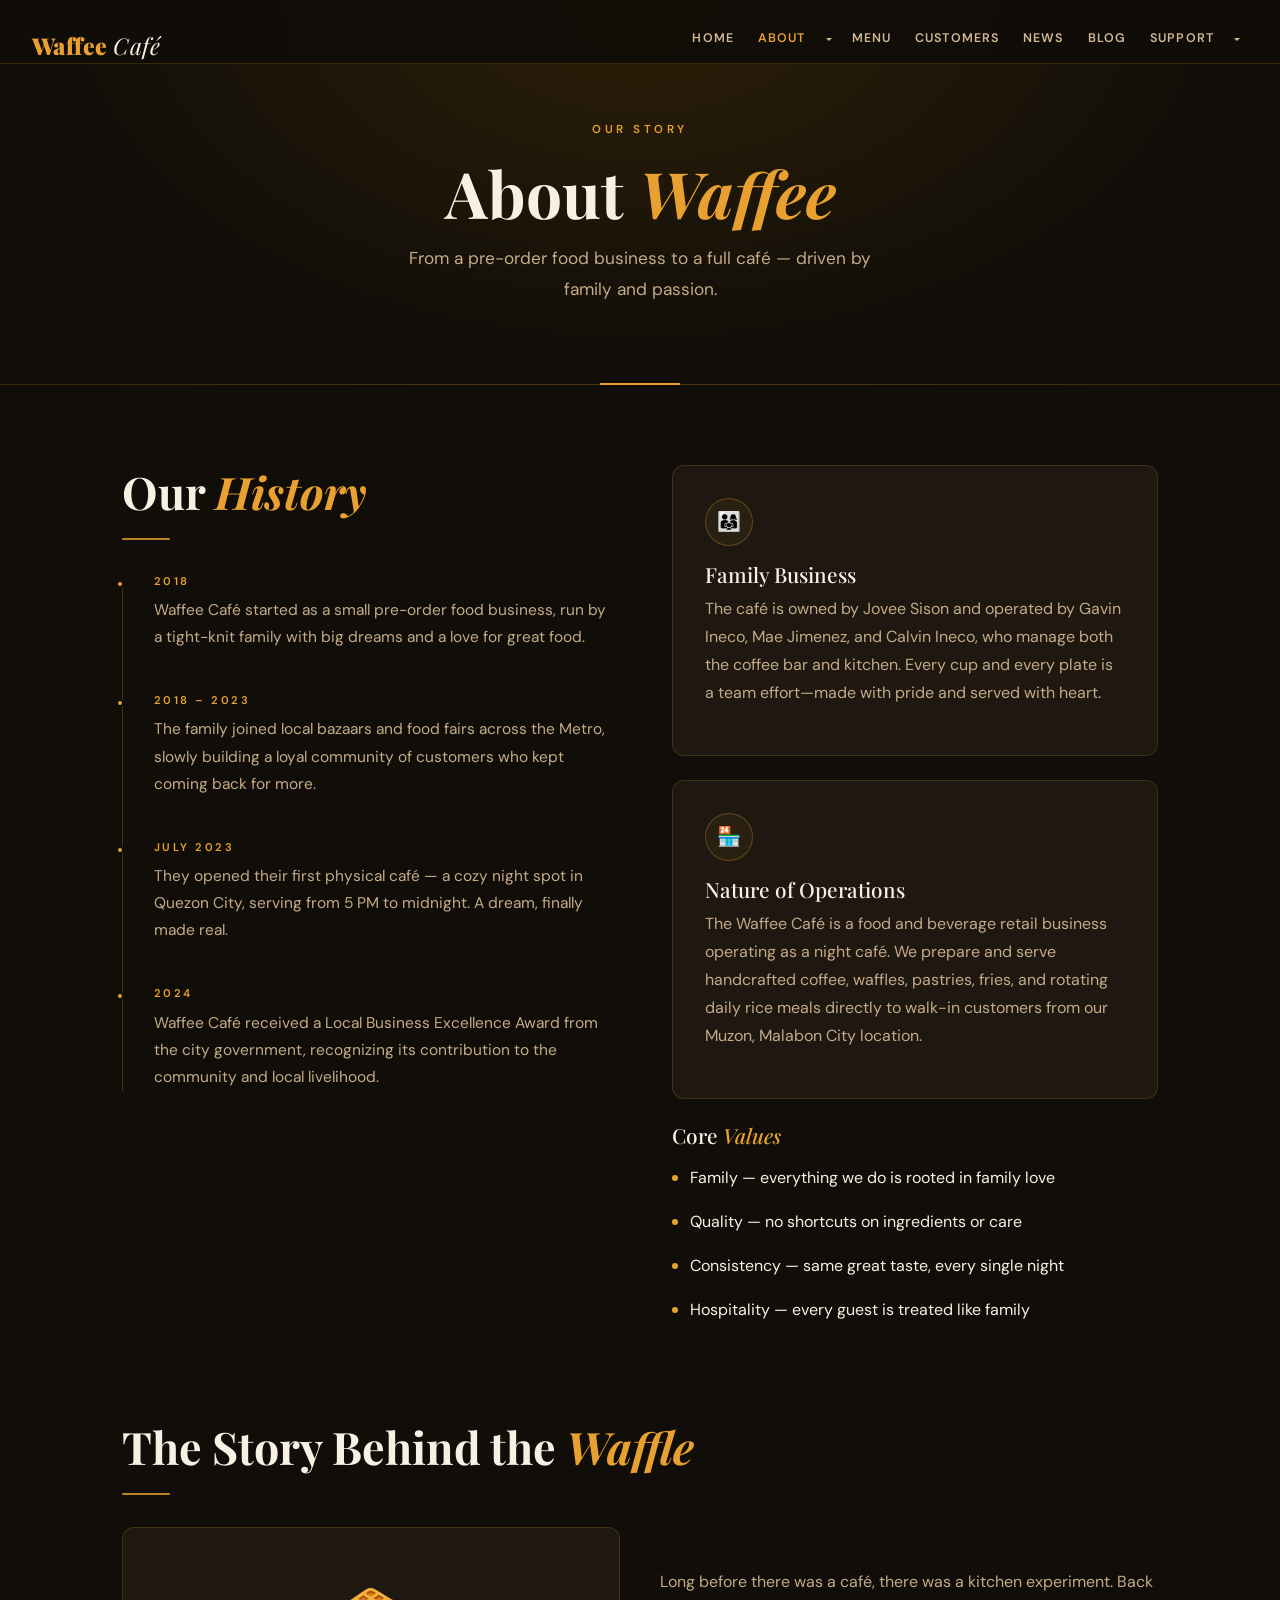
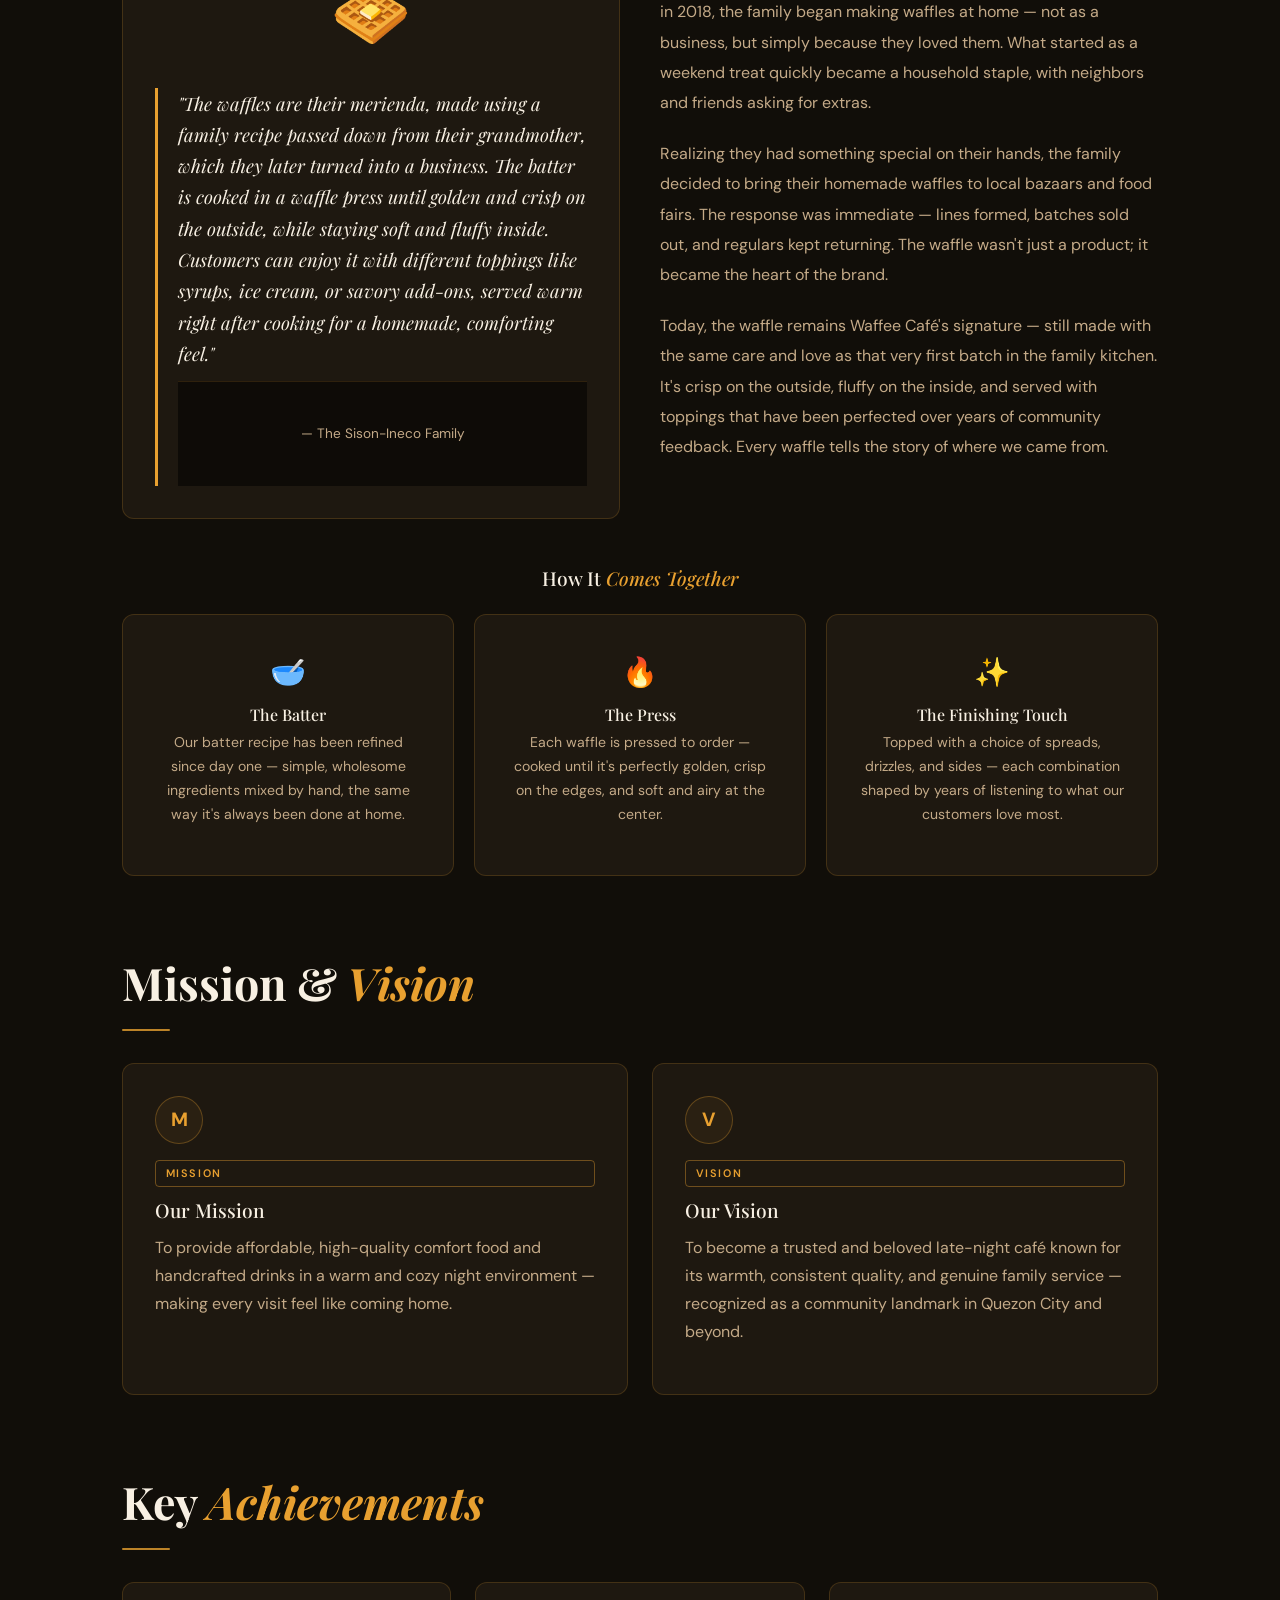
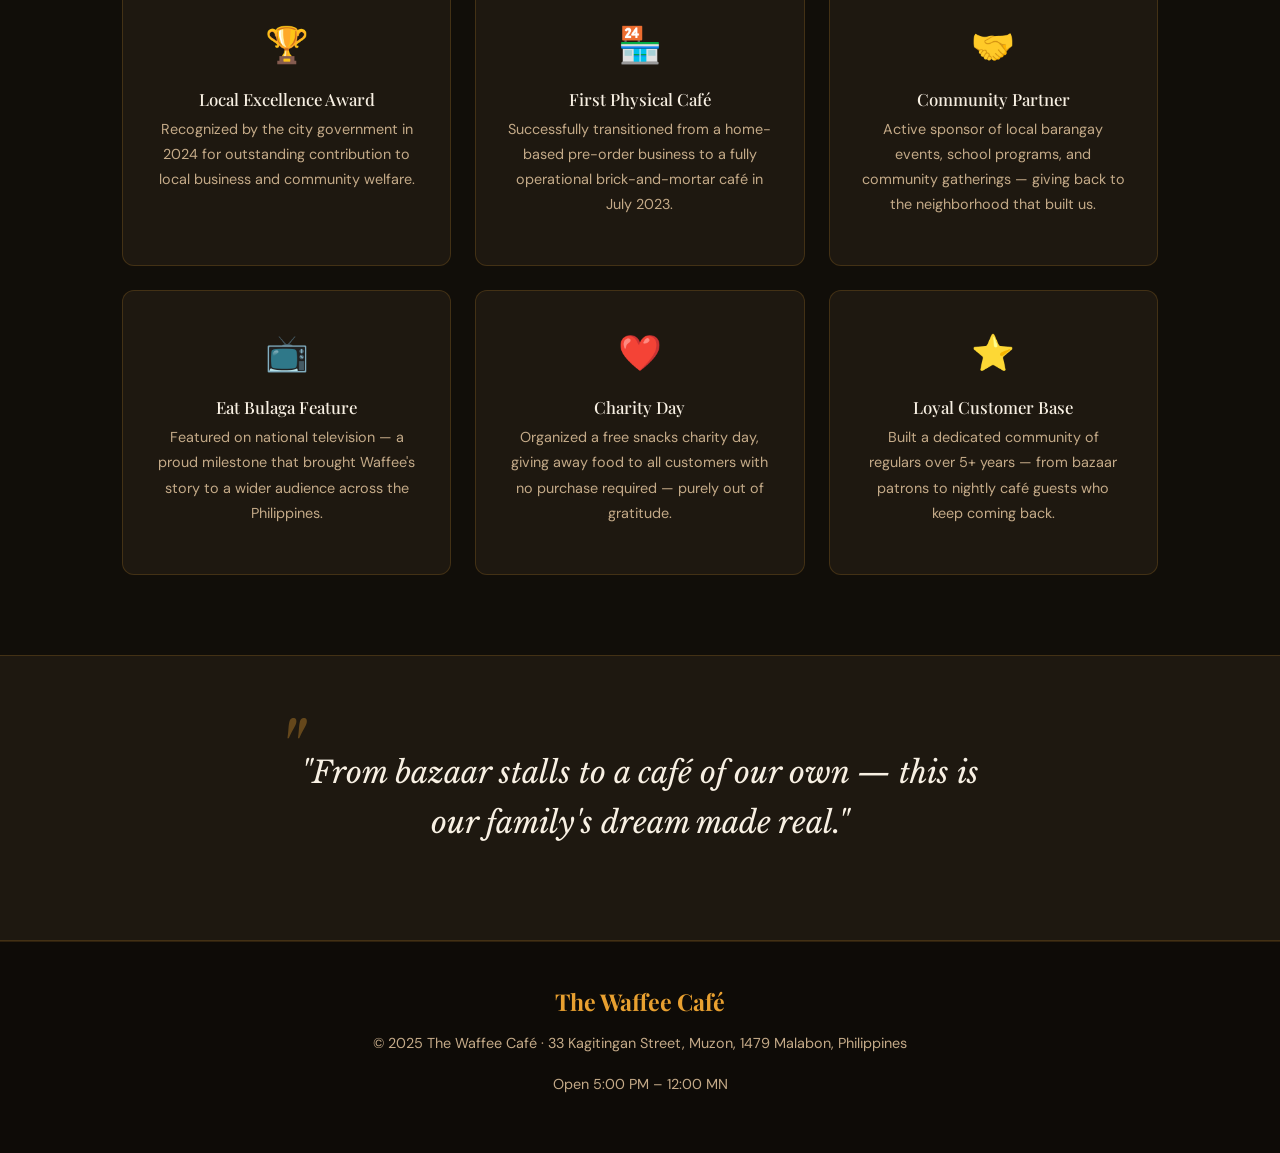
==== about.html @ 1239a2cd "Add files via upload" ====
<!DOCTYPE html>
<html lang="en">
<head>
  <meta charset="UTF-8"/>
  <meta name="viewport" content="width=device-width, initial-scale=1.0"/>
  <title>About – Waffee Café</title>
  <link rel="stylesheet" href="https://cdn.jsdelivr.net/npm/bootstrap@5.3.3/dist/css/bootstrap.min.css"/>
  <link rel="stylesheet" href="https://cdn.jsdelivr.net/npm/bootstrap-icons@1.11.3/font/bootstrap-icons.min.css"/>
  <link rel="stylesheet" href="style.css"/>
</head>
<body>

<nav>
  <a class="nav-logo" href="index.html">Waffee <span>Café</span></a>
  <input type="checkbox" id="nav-toggle" hidden/>
  <label for="nav-toggle" class="hamburger"><span></span><span></span><span></span></label>
  <ul class="nav-links">
    <li><a href="index.html">Home</a></li>
    <li>
      <div class="dropdown nav-split-group">
        <a href="about.html" class="nav-split-main active">About</a>
        <button type="button" class="nav-split-toggle dropdown-toggle dropdown-toggle-split" data-bs-toggle="dropdown" aria-expanded="false">
          <span class="visually-hidden">Toggle Dropdown</span>
        </button>
        <ul class="dropdown-menu nav-dropdown-menu">
          <li><a class="dropdown-item" href="personnel.html">Team</a></li>
        </ul>
      </div>
    </li>
    <li><a href="products.html">Menu</a></li>
    <li><a href="customers.html">Customers</a></li>
    <li><a href="news.html">News</a></li>
    <li><a href="blog.html">Blog</a></li>
    <li>
      <div class="dropdown nav-split-group">
        <a href="support.html" class="nav-split-main">Support</a>
        <button type="button" class="nav-split-toggle dropdown-toggle dropdown-toggle-split" data-bs-toggle="dropdown" aria-expanded="false">
          <span class="visually-hidden">Toggle Dropdown</span>
        </button>
        <ul class="dropdown-menu nav-dropdown-menu">
          <li><a class="dropdown-item" href="contact.html">Contact</a></li>
        </ul>
      </div>
    </li>
  </ul>
</nav>

<div class="page-header">
  <div class="eyebrow">Our Story</div>
  <h1>About <em style="color:var(--amber);font-style:italic;">Waffee</em></h1>
  <p>From a pre-order food business to a full café — driven by family and passion.</p>
</div>

<!-- HISTORY + BACKGROUND -->
<section class="section">
  <div class="grid-2" style="align-items:start;gap:4rem;">
    <div>
      <h2 class="section-title">Our <em>History</em></h2>
      <div class="divider"></div>
      <div class="timeline">
        <div class="timeline-item">
          <div class="timeline-year">2018</div>
          <p class="timeline-text">Waffee Café started as a small pre-order food business, run by a tight-knit family with big dreams and a love for great food.</p>
        </div>
        <div class="timeline-item">
          <div class="timeline-year">2018 – 2023</div>
          <p class="timeline-text">The family joined local bazaars and food fairs across the Metro, slowly building a loyal community of customers who kept coming back for more.</p>
        </div>
        <div class="timeline-item">
          <div class="timeline-year">July 2023</div>
          <p class="timeline-text">They opened their first physical café — a cozy night spot in Quezon City, serving from 5 PM to midnight. A dream, finally made real.</p>
        </div>
        <div class="timeline-item">
          <div class="timeline-year">2024</div>
          <p class="timeline-text">Waffee Café received a Local Business Excellence Award from the city government, recognizing its contribution to the community and local livelihood.</p>
        </div>
      </div>
    </div>
    <div>
      <div class="card" style="margin-bottom:1.5rem;">
        <div class="icon-circle">👨‍👩‍👧</div>
        <h3 style="font-family:'Playfair Display',serif;font-size:1.3rem;color:var(--cream);margin-bottom:0.5rem;">Family Business</h3>
        <p style="color:var(--muted);">The café is owned by Jovee Sison and operated by Gavin Ineco, Mae Jimenez, and Calvin Ineco, who manage both the coffee bar and kitchen. Every cup and every plate is a team effort—made with pride and served with heart.</p>
      </div>
      <div class="card" style="margin-bottom:1.5rem;">
        <div class="icon-circle">🏪</div>
        <h3 style="font-family:'Playfair Display',serif;font-size:1.3rem;color:var(--cream);margin-bottom:0.5rem;">Nature of Operations</h3>
        <p style="color:var(--muted);">The Waffee Café is a food and beverage retail business operating as a night café. We prepare and serve handcrafted coffee, waffles, pastries, fries, and rotating daily rice meals directly to walk-in customers from our Muzon, Malabon City location.</p>
      </div>
      <h3 style="font-family:'Playfair Display',serif;font-size:1.3rem;color:var(--cream);margin-bottom:1rem;">Core <span style="color:var(--amber);font-style:italic;">Values</span></h3>
      <div class="value-item"><div class="value-dot"></div><div class="value-text">Family — everything we do is rooted in family love</div></div>
      <div class="value-item"><div class="value-dot"></div><div class="value-text">Quality — no shortcuts on ingredients or care</div></div>
      <div class="value-item"><div class="value-dot"></div><div class="value-text">Consistency — same great taste, every single night</div></div>
      <div class="value-item"><div class="value-dot"></div><div class="value-text">Hospitality — every guest is treated like family</div></div>
    </div>
  </div>
</section>

<!-- THE WAFFLE ORIGIN STORY -->
<section class="section" style="padding-top:0;">
  <h2 class="section-title">The Story Behind the <em>Waffle</em></h2>
  <div class="divider"></div>
  <div class="grid-2" style="gap:2.5rem;align-items:center;">
    <div class="card" style="position:relative;overflow:hidden;">
      <div style="font-size:4rem;margin-bottom:1rem;text-align:center;">🧇</div>
      <blockquote style="border-left:3px solid var(--amber);padding-left:1.25rem;margin:0;">
        <p style="color:var(--cream);font-family:'Playfair Display',serif;font-size:1.15rem;font-style:italic;line-height:1.7;margin-bottom:0.75rem;">
          "The waffles are their merienda, made using a family recipe passed down from their grandmother, which they later turned into a business. The batter is cooked in a waffle press until golden and crisp on the outside, while staying soft and fluffy inside. Customers can enjoy it with different toppings like syrups, ice cream, or savory add-ons, served warm right after cooking for a homemade, comforting feel."
        </p>
        <footer style="color:var(--muted);font-size:0.85rem;">— The Sison-Ineco Family</footer>
      </blockquote>
    </div>
    <div>
      <p style="color:var(--muted);line-height:1.9;margin-bottom:1.25rem;">
        Long before there was a café, there was a kitchen experiment. Back in 2018, the family began making waffles at home — not as a business, but simply because they loved them. What started as a weekend treat quickly became a household staple, with neighbors and friends asking for extras.
      </p>
      <p style="color:var(--muted);line-height:1.9;margin-bottom:1.25rem;">
        Realizing they had something special on their hands, the family decided to bring their homemade waffles to local bazaars and food fairs. The response was immediate — lines formed, batches sold out, and regulars kept returning. The waffle wasn't just a product; it became the heart of the brand.
      </p>
      <p style="color:var(--muted);line-height:1.9;">
        Today, the waffle remains Waffee Café's signature — still made with the same care and love as that very first batch in the family kitchen. It's crisp on the outside, fluffy on the inside, and served with toppings that have been perfected over years of community feedback. Every waffle tells the story of where we came from.
      </p>
    </div>
  </div>

  <!-- Waffle steps -->
  <div style="margin-top:3rem;">
    <h3 style="font-family:'Playfair Display',serif;font-size:1.2rem;color:var(--cream);margin-bottom:1.5rem;text-align:center;">
      How It <span style="color:var(--amber);font-style:italic;">Comes Together</span>
    </h3>
    <div class="grid-3" style="gap:1.25rem;text-align:center;">
      <div class="card">
        <div style="font-size:1.8rem;margin-bottom:0.5rem;">🥣</div>
        <h4 style="font-family:'Playfair Display',serif;color:var(--cream);font-size:1rem;margin-bottom:0.4rem;">The Batter</h4>
        <p style="color:var(--muted);font-size:0.88rem;line-height:1.7;">Our batter recipe has been refined since day one — simple, wholesome ingredients mixed by hand, the same way it's always been done at home.</p>
      </div>
      <div class="card">
        <div style="font-size:1.8rem;margin-bottom:0.5rem;">🔥</div>
        <h4 style="font-family:'Playfair Display',serif;color:var(--cream);font-size:1rem;margin-bottom:0.4rem;">The Press</h4>
        <p style="color:var(--muted);font-size:0.88rem;line-height:1.7;">Each waffle is pressed to order — cooked until it's perfectly golden, crisp on the edges, and soft and airy at the center.</p>
      </div>
      <div class="card">
        <div style="font-size:1.8rem;margin-bottom:0.5rem;">✨</div>
        <h4 style="font-family:'Playfair Display',serif;color:var(--cream);font-size:1rem;margin-bottom:0.4rem;">The Finishing Touch</h4>
        <p style="color:var(--muted);font-size:0.88rem;line-height:1.7;">Topped with a choice of spreads, drizzles, and sides — each combination shaped by years of listening to what our customers love most.</p>
      </div>
    </div>
  </div>
</section>

<!-- MISSION & VISION -->
<section class="section" style="padding-top:0;">
  <h2 class="section-title">Mission &amp; <em>Vision</em></h2>
  <div class="divider"></div>
  <div class="grid-2" style="gap:1.5rem;">
    <div class="card">
      <div class="icon-circle">M</div>
      <div class="tag">Mission</div>
      <h3 style="font-family:'Playfair Display',serif;font-size:1.2rem;color:var(--cream);margin-bottom:0.75rem;">Our Mission</h3>
      <p style="color:var(--muted);">To provide affordable, high-quality comfort food and handcrafted drinks in a warm and cozy night environment — making every visit feel like coming home.</p>
    </div>
    <div class="card">
      <div class="icon-circle">V</div>
      <div class="tag">Vision</div>
      <h3 style="font-family:'Playfair Display',serif;font-size:1.2rem;color:var(--cream);margin-bottom:0.75rem;">Our Vision</h3>
      <p style="color:var(--muted);">To become a trusted and beloved late-night café known for its warmth, consistent quality, and genuine family service — recognized as a community landmark in Quezon City and beyond.</p>
    </div>
  </div>
</section>

<!-- KEY ACHIEVEMENTS / MILESTONES -->
<section class="section" style="padding-top:0;">
  <h2 class="section-title">Key <em>Achievements</em></h2>
  <div class="divider"></div>
  <div class="grid-3" style="gap:1.5rem;">
    <div class="card" style="text-align:center;">
      <div style="font-size:2.2rem;margin-bottom:0.75rem;">🏆</div>
      <h4 style="font-family:'Playfair Display',serif;color:var(--cream);margin-bottom:0.5rem;font-size:1.05rem;">Local Excellence Award</h4>
      <p style="color:var(--muted);font-size:0.9rem;">Recognized by the city government in 2024 for outstanding contribution to local business and community welfare.</p>
    </div>
    <div class="card" style="text-align:center;">
      <div style="font-size:2.2rem;margin-bottom:0.75rem;">🏪</div>
      <h4 style="font-family:'Playfair Display',serif;color:var(--cream);margin-bottom:0.5rem;font-size:1.05rem;">First Physical Café</h4>
      <p style="color:var(--muted);font-size:0.9rem;">Successfully transitioned from a home-based pre-order business to a fully operational brick-and-mortar café in July 2023.</p>
    </div>
    <div class="card" style="text-align:center;">
      <div style="font-size:2.2rem;margin-bottom:0.75rem;">🤝</div>
      <h4 style="font-family:'Playfair Display',serif;color:var(--cream);margin-bottom:0.5rem;font-size:1.05rem;">Community Partner</h4>
      <p style="color:var(--muted);font-size:0.9rem;">Active sponsor of local barangay events, school programs, and community gatherings — giving back to the neighborhood that built us.</p>
    </div>
    <div class="card" style="text-align:center;">
      <div style="font-size:2.2rem;margin-bottom:0.75rem;">📺</div>
      <h4 style="font-family:'Playfair Display',serif;color:var(--cream);margin-bottom:0.5rem;font-size:1.05rem;">Eat Bulaga Feature</h4>
      <p style="color:var(--muted);font-size:0.9rem;">Featured on national television — a proud milestone that brought Waffee's story to a wider audience across the Philippines.</p>
    </div>
    <div class="card" style="text-align:center;">
      <div style="font-size:2.2rem;margin-bottom:0.75rem;">❤️</div>
      <h4 style="font-family:'Playfair Display',serif;color:var(--cream);margin-bottom:0.5rem;font-size:1.05rem;">Charity Day</h4>
      <p style="color:var(--muted);font-size:0.9rem;">Organized a free snacks charity day, giving away food to all customers with no purchase required — purely out of gratitude.</p>
    </div>
    <div class="card" style="text-align:center;">
      <div style="font-size:2.2rem;margin-bottom:0.75rem;">⭐</div>
      <h4 style="font-family:'Playfair Display',serif;color:var(--cream);margin-bottom:0.5rem;font-size:1.05rem;">Loyal Customer Base</h4>
      <p style="color:var(--muted);font-size:0.9rem;">Built a dedicated community of regulars over 5+ years — from bazaar patrons to nightly café guests who keep coming back.</p>
    </div>
  </div>
</section>

<div class="band">
  <div class="quote">"From bazaar stalls to a café of our own — this is our family's dream made real."</div>
</div>

<footer>
  <div class="footer-logo">The Waffee Café</div>
  <p>© 2025 The Waffee Café · 33 Kagitingan Street, Muzon, 1479 Malabon, Philippines</p>
  <p style="margin-top:0.25rem;">Open 5:00 PM – 12:00 MN</p>
</footer>

<script src="https://cdn.jsdelivr.net/npm/bootstrap@5.3.3/dist/js/bootstrap.bundle.min.js"></script>
</body>
</html>
---- style.css ----
@import url('https://fonts.googleapis.com/css2?family=Playfair+Display:ital,wght@0,400;0,600;0,700;0,900;1,400;1,600&family=DM+Sans:wght@300;400;500;600&family=Libre+Baskerville:ital@1&display=swap');

:root {
  --bg:          #110e09;
  --bg2:         #15110c;
  --card:        #1e1810;
  --amber:       #e8a030;
  --amber-light: #f5c46a;
  --cream:       #f8f0e3;
  --muted:       #c4aa88;
  --muted-dim:   #9a8468;
  --border:      rgba(232,160,48,0.18);
  --accent:      #c4541a;
}

* { margin: 0; padding: 0; box-sizing: border-box; }
html { scroll-behavior: smooth; background: #110e09; }
body {
  background: var(--bg);
  color: var(--cream);
  font-family: 'DM Sans', sans-serif;
  font-weight: 400;
  line-height: 1.75;
  min-height: 100vh;
}

/* ── NAV ── */
nav {
  position: fixed;
  top: 0; left: 0; right: 0;
  z-index: 100;
  background: rgba(17,14,9,0.97);
  backdrop-filter: blur(16px);
  border-bottom: 1px solid var(--border);
  padding: 0 2rem;
  display: flex;
  align-items: center;
  justify-content: space-between;
  height: 64px;
  flex-wrap: wrap;
}

.nav-logo {
  font-family: 'Playfair Display', serif;
  font-size: 1.45rem;
  font-weight: 900;
  color: var(--amber);
  text-decoration: none;
  letter-spacing: 0.02em;
  line-height: 64px;
  flex-shrink: 0;
}
.nav-logo span { color: var(--cream); font-style: italic; font-weight: 400; }

.nav-links {
  display: flex;
  gap: 0;
  list-style: none;
  flex-wrap: wrap;
  align-items: center;
}
.nav-links > li { position: relative; }
.nav-links a {
  color: #d4b896;
  text-decoration: none;
  font-size: 0.78rem;
  font-weight: 600;
  letter-spacing: 0.09em;
  text-transform: uppercase;
  padding: 0.4rem 0.75rem;
  transition: color 0.2s;
  display: block;
  line-height: 64px;
}
.nav-links a:hover, .nav-links a.active { color: var(--amber); }

/* ── NAV SPLIT DROPDOWN ── */
.nav-split-group {
  display: flex;
  align-items: center;
  position: relative;
}
.nav-split-main {
  color: #d4b896;
  text-decoration: none;
  font-size: 0.78rem;
  font-weight: 600;
  letter-spacing: 0.09em;
  text-transform: uppercase;
  padding: 0.4rem 0.2rem 0.4rem 0.75rem;
  transition: color 0.2s;
  display: block;
  line-height: 64px;
  white-space: nowrap;
}
.nav-split-main:hover,
.nav-split-main.active { color: var(--amber); }

.nav-split-toggle {
  background: transparent !important;
  border: none !important;
  color: #d4b896 !important;
  padding: 0.35rem 0.5rem !important;
  transition: color 0.2s;
  line-height: 64px;
  cursor: pointer;
  font-size: 0.68rem;
  box-shadow: none !important;
  outline: none !important;
}
.nav-split-toggle:hover,
.nav-split-toggle:focus,
.nav-split-toggle:active,
.nav-split-toggle.show {
  color: var(--amber) !important;
  background: transparent !important;
  box-shadow: none !important;
}
.nav-split-toggle::after {
  border-top-color: currentColor;
  vertical-align: 0.15em;
}

.nav-dropdown-menu {
  background: rgba(17,14,9,0.99) !important;
  border: 1px solid rgba(232,160,48,0.28) !important;
  border-radius: 8px !important;
  min-width: 140px;
  backdrop-filter: blur(16px);
  padding: 0.4rem 0;
  margin-top: 0 !important;
}
.nav-dropdown-menu .dropdown-item {
  color: #d4b896 !important;
  font-size: 0.76rem;
  font-weight: 600;
  letter-spacing: 0.1em;
  text-transform: uppercase;
  padding: 0.65rem 1.2rem;
  transition: color 0.2s, background 0.2s;
  font-family: 'DM Sans', sans-serif;
  background: transparent;
}
.nav-dropdown-menu .dropdown-item:hover {
  color: var(--amber) !important;
  background: rgba(232,160,48,0.1) !important;
}
.nav-dropdown-menu .dropdown-item.active {
  color: var(--amber) !important;
  background: rgba(232,160,48,0.12) !important;
}

/* Pure CSS hamburger */
.hamburger {
  display: none;
  flex-direction: column;
  gap: 5px;
  cursor: pointer;
  padding: 4px;
  line-height: 1;
}
.hamburger span {
  width: 24px; height: 2px;
  background: var(--cream);
  display: block;
  transition: all 0.3s;
}

@media (max-width: 900px) {
  .hamburger { display: flex; align-items: center; height: 64px; }
  .nav-links {
    display: none;
    width: 100%;
    flex-direction: column;
    align-items: flex-start;
    background: var(--bg2);
    border-top: 1px solid var(--border);
    padding: 0.5rem 0;
    order: 3;
  }
  #nav-toggle:checked ~ .nav-links { display: flex; }
  .nav-links > li { width: 100%; }
  .nav-links a { padding: 0.75rem 2rem; font-size: 0.85rem; line-height: 1.4; }
  nav { height: auto; padding: 0 2rem; }
  .nav-logo { line-height: 64px; }

  .nav-split-group { flex-wrap: wrap; width: 100%; }
  .nav-split-main { line-height: 1.4; padding: 0.75rem 0 0.75rem 2rem; flex: 1; }
  .nav-split-toggle { line-height: 1.4; padding: 0.75rem 1rem !important; }
  .nav-dropdown-menu {
    position: static !important;
    transform: none !important;
    width: 100%;
    border: none !important;
    border-top: 1px solid var(--border) !important;
    background: rgba(232,160,48,0.04) !important;
    border-radius: 0 !important;
    padding: 0.25rem 0;
  }
  .nav-dropdown-menu .dropdown-item { padding: 0.6rem 3rem; }
}

/* ── HERO ── */
.hero {
  min-height: 100vh;
  display: flex;
  align-items: center;
  justify-content: center;
  text-align: center;
  position: relative;
  overflow: hidden;
  padding: 100px 2rem 60px;
}
.hero-bg {
  position: absolute; inset: 0;
  background:
    radial-gradient(ellipse 70% 55% at 50% 55%, rgba(232,160,48,0.11) 0%, transparent 70%),
    radial-gradient(ellipse 40% 30% at 20% 80%, rgba(196,84,26,0.08) 0%, transparent 60%);
}
.hero-bg::before {
  content: '';
  position: absolute; inset: 0;
  background-image: url("data:image/svg+xml,%3Csvg width='60' height='60' viewBox='0 0 60 60' xmlns='http://www.w3.org/2000/svg'%3E%3Cg fill='none'%3E%3Ccircle cx='30' cy='30' r='1' fill='%23e8a030' fill-opacity='0.04'/%3E%3C/g%3E%3C/svg%3E");
}
.hero-content { position: relative; z-index: 1; max-width: 800px; }
.hero-eyebrow {
  font-size: 0.74rem; letter-spacing: 0.32em; text-transform: uppercase;
  color: var(--amber); margin-bottom: 1.5rem; font-weight: 600;
}
.hero h1 {
  font-family: 'Playfair Display', serif;
  font-size: clamp(3rem, 8vw, 6.5rem);
  font-weight: 900; line-height: 1.05; margin-bottom: 1.5rem; color: var(--cream);
  text-shadow: 0 2px 40px rgba(0,0,0,0.5);
}
.hero h1 em { font-style: italic; color: var(--amber); }
.hero-sub {
  font-size: 1.1rem; color: #cdb898; max-width: 480px;
  margin: 0 auto 2.5rem; font-weight: 400; line-height: 1.75;
}

/* ── BUTTONS ── */
.btn {
  display: inline-block;
  padding: 0.9rem 2.4rem;
  border: 1px solid var(--amber);
  color: var(--amber);
  text-decoration: none;
  font-size: 0.78rem; letter-spacing: 0.15em; text-transform: uppercase;
  font-weight: 600; transition: all 0.25s;
  font-family: 'DM Sans', sans-serif;
  border-radius: 4px;
}
.btn:hover { background: var(--amber); color: var(--bg); }
.btn-solid { background: var(--amber); color: var(--bg); }
.btn-solid:hover { background: var(--amber-light); border-color: var(--amber-light); }

/* ── PAGE HEADER ── */
.page-header {
  padding: 7.5rem 2rem 4rem;
  text-align: center;
  position: relative;
  background: radial-gradient(ellipse at 50% 0%, #2e2008 0%, #110e09 65%);
  border-bottom: 1px solid var(--border);
}
.page-header::after {
  content: '';
  position: absolute; bottom: -1px; left: 50%;
  transform: translateX(-50%);
  width: 80px; height: 2px; background: var(--amber);
}
.page-header .eyebrow {
  font-size: 0.72rem; letter-spacing: 0.3em; text-transform: uppercase;
  color: var(--amber); margin-bottom: 1rem; font-family: 'DM Sans', sans-serif; font-weight: 600;
}
.page-header h1 {
  font-family: 'Playfair Display', serif;
  font-size: clamp(2.4rem, 6vw, 4rem); font-weight: 700; color: var(--cream); line-height: 1.15;
}
.page-header p {
  color: var(--muted); margin-top: 0.85rem; max-width: 500px;
  margin-left: auto; margin-right: auto; font-family: 'DM Sans', sans-serif;
  font-size: 1.08rem; font-weight: 400; line-height: 1.75;
}

/* ── SECTIONS ── */
.section { padding: 80px 2rem; max-width: 1100px; margin: 0 auto; }
.section-title {
  font-family: 'Playfair Display', serif;
  font-size: clamp(1.8rem, 4vw, 2.8rem); font-weight: 700; color: var(--cream); margin-bottom: 0.5rem;
}
.section-title em { color: var(--amber); font-style: italic; }
.divider { width: 48px; height: 2px; background: var(--amber); margin: 1.2rem 0 2rem; opacity: 0.8; border-radius: 2px; }
.eyebrow { font-size: 0.7rem; letter-spacing: 0.3em; text-transform: uppercase; color: var(--amber); margin-bottom: 1rem; font-weight: 600; }

/* ── CARDS ── */
.card {
  background: var(--card);
  border: 1px solid var(--border);
  border-radius: 12px;
  padding: 2rem;
  transition: border-color 0.25s, transform 0.25s;
}
.card:hover { border-color: rgba(232,160,48,0.45); }
.card p { color: var(--muted); }
.grid-2 { display: grid; grid-template-columns: 1fr 1fr; gap: 1.5rem; }
.grid-3 { display: grid; grid-template-columns: repeat(3,1fr); gap: 1.5rem; }
.grid-4 { display: grid; grid-template-columns: repeat(4,1fr); gap: 1.5rem; }
@media (max-width: 900px) { .grid-3,.grid-4 { grid-template-columns: 1fr 1fr; } }
@media (max-width: 600px) { .grid-2,.grid-3,.grid-4 { grid-template-columns: 1fr; } }

/* ── MENU ── */
.menu-item { display: flex; justify-content: space-between; align-items: center; padding: 1rem 0; border-bottom: 1px solid var(--border); }
.menu-item:last-child { border-bottom: none; }
.menu-item-name { font-weight: 500; color: var(--cream); }
.menu-item-price { color: var(--amber); font-weight: 600; font-size: 0.95rem; }

/* ── QUOTE ── */
.quote {
  font-family: 'Libre Baskerville', serif; font-style: italic;
  font-size: clamp(1.2rem, 3vw, 1.9rem); color: var(--cream);
  text-align: center; max-width: 700px; margin: 0 auto; line-height: 1.65; position: relative; padding: 2rem 0;
}
.quote::before {
  content: '"'; font-size: 6rem; color: var(--amber); opacity: 0.35;
  position: absolute; top: -1rem; left: -1rem;
  font-family: 'Playfair Display', serif; line-height: 1;
}

/* ── MISC ── */
.stars { color: var(--amber); font-size: 1rem; margin-bottom: 0.5rem; }
.tag {
  display: inline-block; font-size: 0.68rem; letter-spacing: 0.15em; text-transform: uppercase;
  color: var(--amber); border: 1px solid rgba(232,160,48,0.4); padding: 0.2rem 0.6rem;
  border-radius: 4px; margin-bottom: 0.75rem; font-weight: 600;
}
.icon-circle {
  width: 48px;
  height: 48px;
  border: 1px solid rgba(232,160,48,0.3);
  border-radius: 50%;

  display: flex;
  align-items: center;
  justify-content: center;

  font-size: 1.2rem;
  margin-bottom: 1rem;

  background: rgba(232,160,48,0.06);

  color: #e8a030;
  font-weight: bold;
}
.value-item { display: flex; align-items: center; gap: 0.75rem; margin-bottom: 1rem; }
.value-dot { width: 6px; height: 6px; border-radius: 50%; background: var(--amber); flex-shrink: 0; }
.value-text { color: var(--cream); font-weight: 400; }
.hours-badge {
  display: inline-flex; align-items: center; gap: 0.5rem;
  border: 1px solid rgba(232,160,48,0.35); padding: 0.45rem 1.1rem;
  font-size: 0.78rem; letter-spacing: 0.1em; color: var(--amber); margin-top: 1rem;
  border-radius: 4px; font-weight: 600;
}
.band {
  background: var(--card);
  border-top: 1px solid var(--border);
  border-bottom: 1px solid var(--border);
  padding: 60px 2rem;
  text-align: center;
}

/* ── TIMELINE ── */
.timeline { position: relative; padding-left: 2rem; }
.timeline::before { content: ''; position: absolute; left: 0; top: 8px; bottom: 0; width: 1px; background: rgba(232,160,48,0.25); }
.timeline-item { position: relative; margin-bottom: 2.5rem; }
.timeline-item::before {
  content: ''; position: absolute; left: -2.4rem; top: 8px;
  width: 8px; height: 8px; border-radius: 50%; background: var(--amber); border: 2px solid var(--bg);
}
.timeline-year { font-size: 0.7rem; letter-spacing: 0.22em; text-transform: uppercase; color: var(--amber); margin-bottom: 0.35rem; font-weight: 600; }
.timeline-text { color: var(--muted); font-size: 0.97rem; line-height: 1.75; }

/* ── CONTACT ── */
.contact-row { display: flex; align-items: flex-start; gap: 1.2rem; padding: 1.25rem 0; border-bottom: 1px solid var(--border); }
.contact-icon { font-size: 1.1rem; color: var(--amber); width: 20px; flex-shrink: 0; margin-top: 2px; }
.contact-label { font-size: 0.68rem; letter-spacing: 0.12em; text-transform: uppercase; color: var(--muted-dim); font-weight: 600; }
.contact-value { color: var(--cream); margin-top: 0.15rem; font-weight: 400; }

/* ── FAQ ── */
.faq-item { border-bottom: 1px solid var(--border); padding: 1.5rem 0; }
.faq-q { font-weight: 600; color: var(--cream); margin-bottom: 0.5rem; display: flex; gap: 0.75rem; font-size: 1rem; }
.faq-q::before { content: 'Q'; color: var(--amber); font-weight: 700; flex-shrink: 0; }
.faq-a { color: var(--muted); padding-left: 1.5rem; line-height: 1.75; }

/* ── NEWS ── */
.news-meta { font-size: 0.7rem; letter-spacing: 0.1em; text-transform: uppercase; color: var(--muted); margin-bottom: 0.5rem; }

/* ── MAP ── */
.map-placeholder {
  width: 100%; height: 300px; background: var(--card); border: 1px solid var(--border);
  border-radius: 12px;
  display: flex; flex-direction: column; align-items: center; justify-content: center;
  color: var(--muted); font-size: 0.85rem; letter-spacing: 0.1em; text-transform: uppercase; gap: 0.5rem;
}

/* ── PERSON CARD ── */
.person-card { background: var(--card); border: 1px solid var(--border); border-radius: 12px; padding: 1.75rem; transition: border-color 0.25s; }
.person-card:hover { border-color: rgba(232,160,48,0.4); }
.person-role { font-size: 0.68rem; letter-spacing: 0.22em; text-transform: uppercase; color: var(--amber); margin-bottom: 0.5rem; font-weight: 600; }
.person-name { font-family: 'Playfair Display', serif; font-size: 1.25rem; font-weight: 700; color: var(--cream); margin-bottom: 0.5rem; }
.person-desc { color: var(--muted); font-size: 0.9rem; line-height: 1.75; }

/* ── FEATURED GRID ── */
.featured-grid { display: grid; grid-template-columns: repeat(4,1fr); gap: 1px; background: var(--border); border: 1px solid var(--border); border-radius: 12px; overflow: hidden; }
.featured-item { background: var(--card); padding: 2rem 1.5rem; text-align: center; transition: background 0.25s; }
.featured-item:hover { background: #252018; }
.featured-item .f-icon { font-size: 1.8rem; margin-bottom: 0.75rem; }
.featured-item .f-name { color: var(--cream); font-weight: 500; font-size: 0.92rem; }
@media (max-width: 600px) { .featured-grid { grid-template-columns: 1fr 1fr; } }

/* ── ANIMATIONS ── */
@keyframes fadeUp { from { opacity:0; transform:translateY(24px); } to { opacity:1; transform:translateY(0); } }
.fade-up { animation: fadeUp 0.7s ease forwards; }
.delay-1 { animation-delay: 0.1s; }
.delay-2 { animation-delay: 0.2s; }
.delay-3 { animation-delay: 0.3s; }
.delay-4 { animation-delay: 0.4s; }

/* ── FOOTER ── */
footer {
  background: #0e0b07;
  border-top: 1px solid rgba(232,160,48,0.15);
  padding: 2.5rem 2rem;
  text-align: center;
  color: var(--muted);
  font-size: 0.9rem;
  font-family: 'DM Sans', sans-serif;
}
.footer-logo {
  font-family: 'Playfair Display', serif;
  font-size: 1.45rem; font-weight: 700;
  color: var(--amber); margin-bottom: 0.5rem;
}
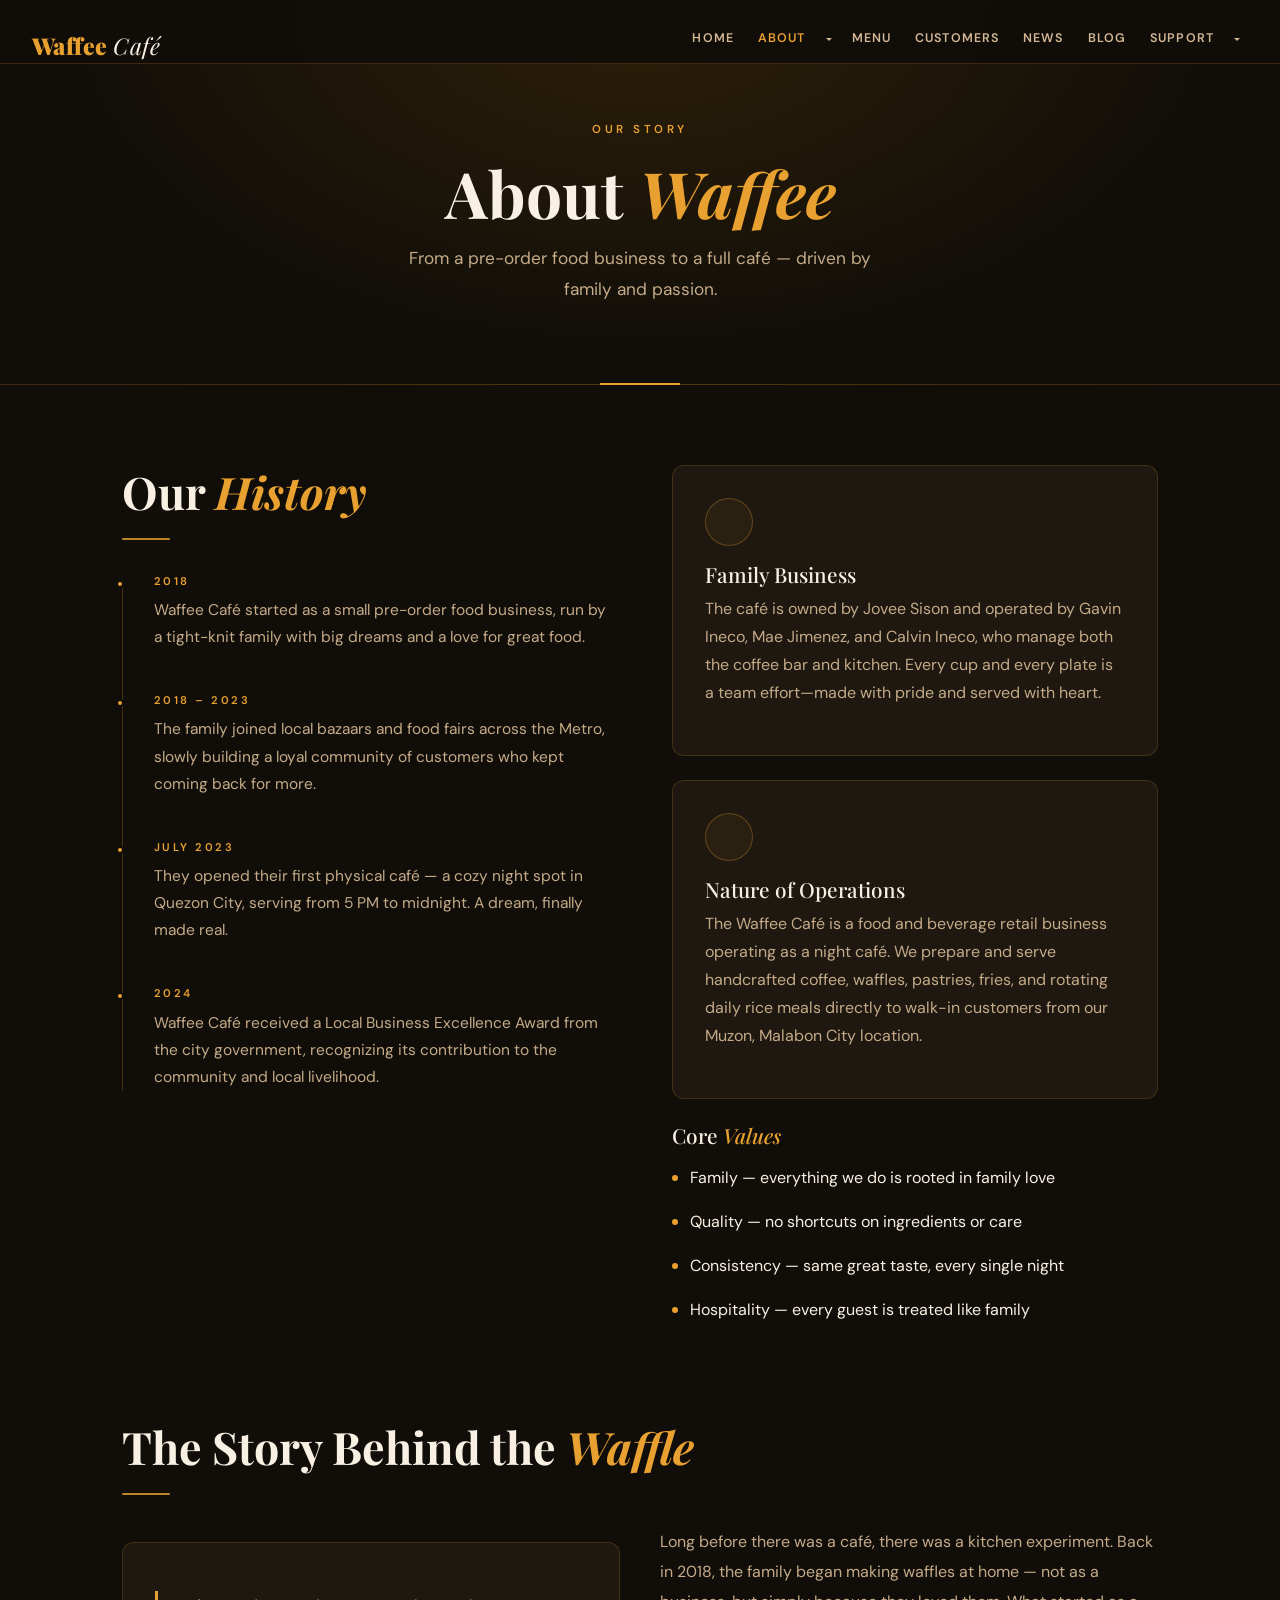
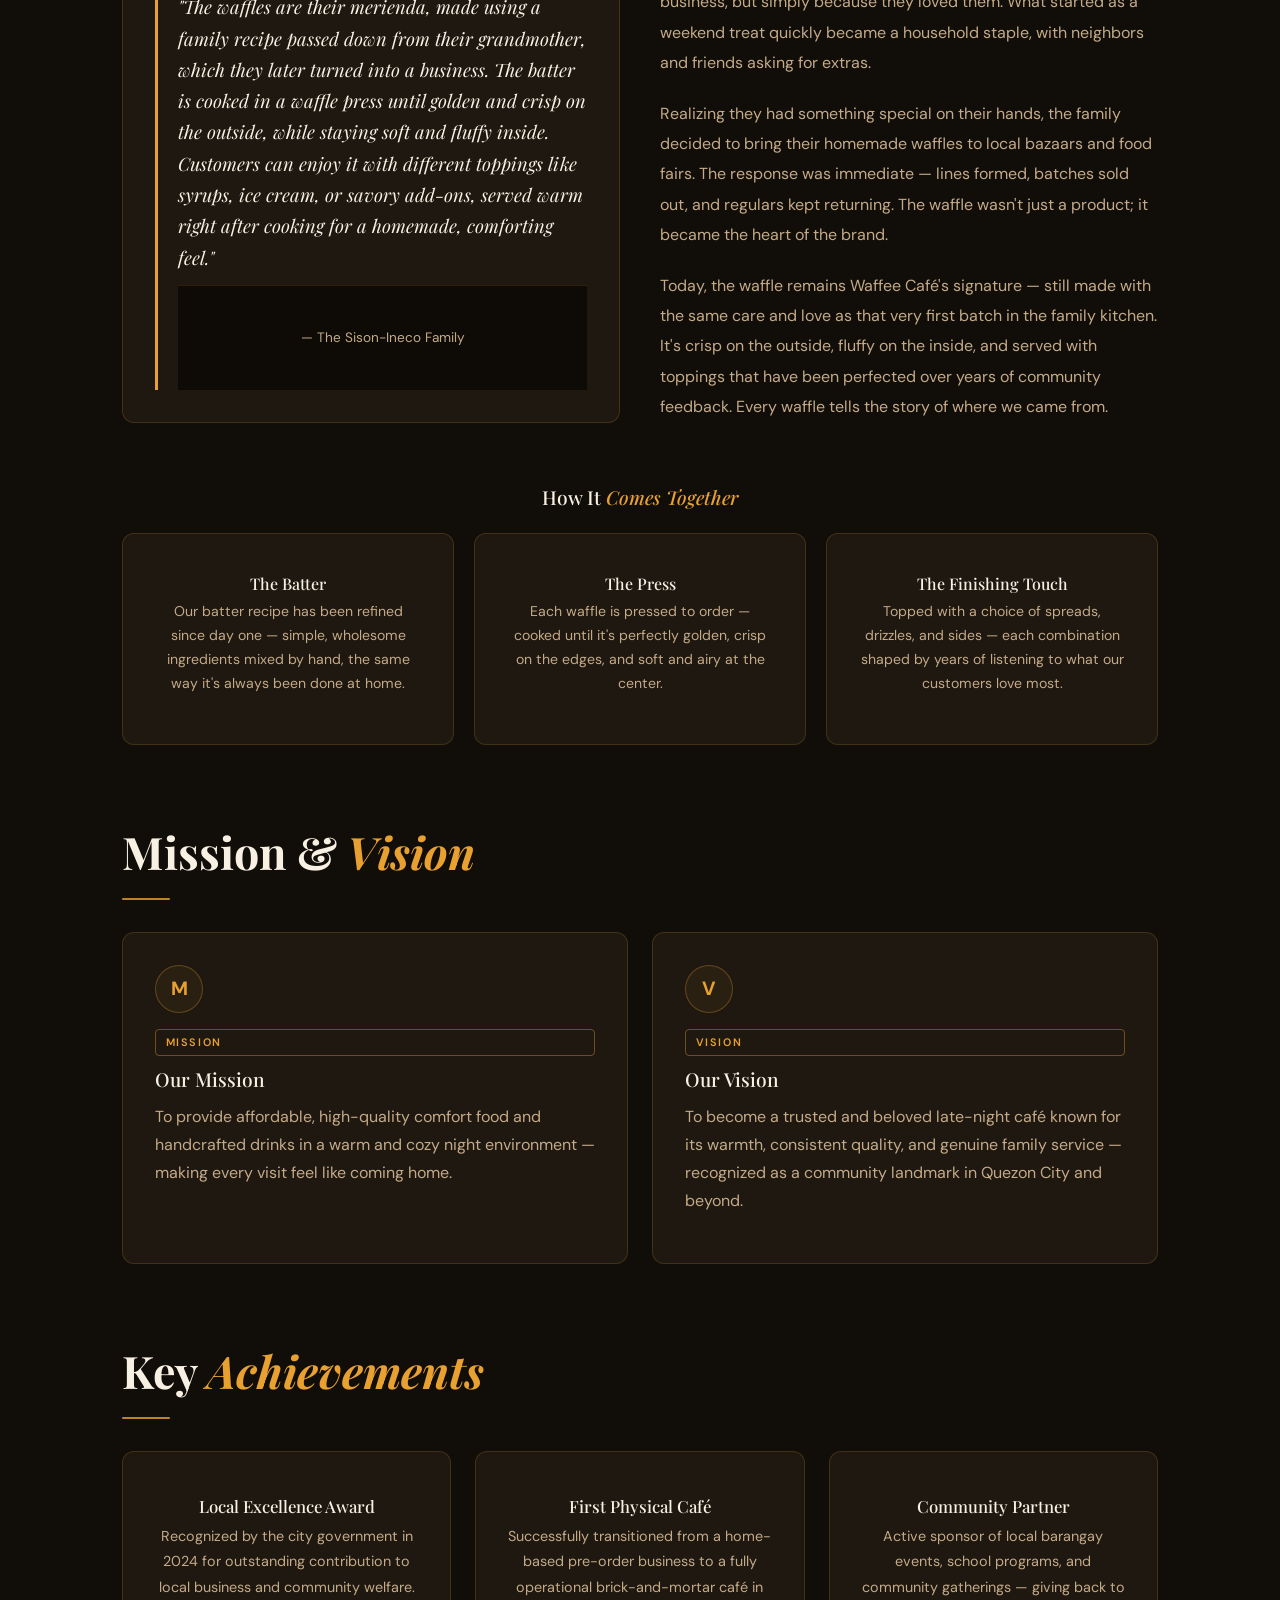
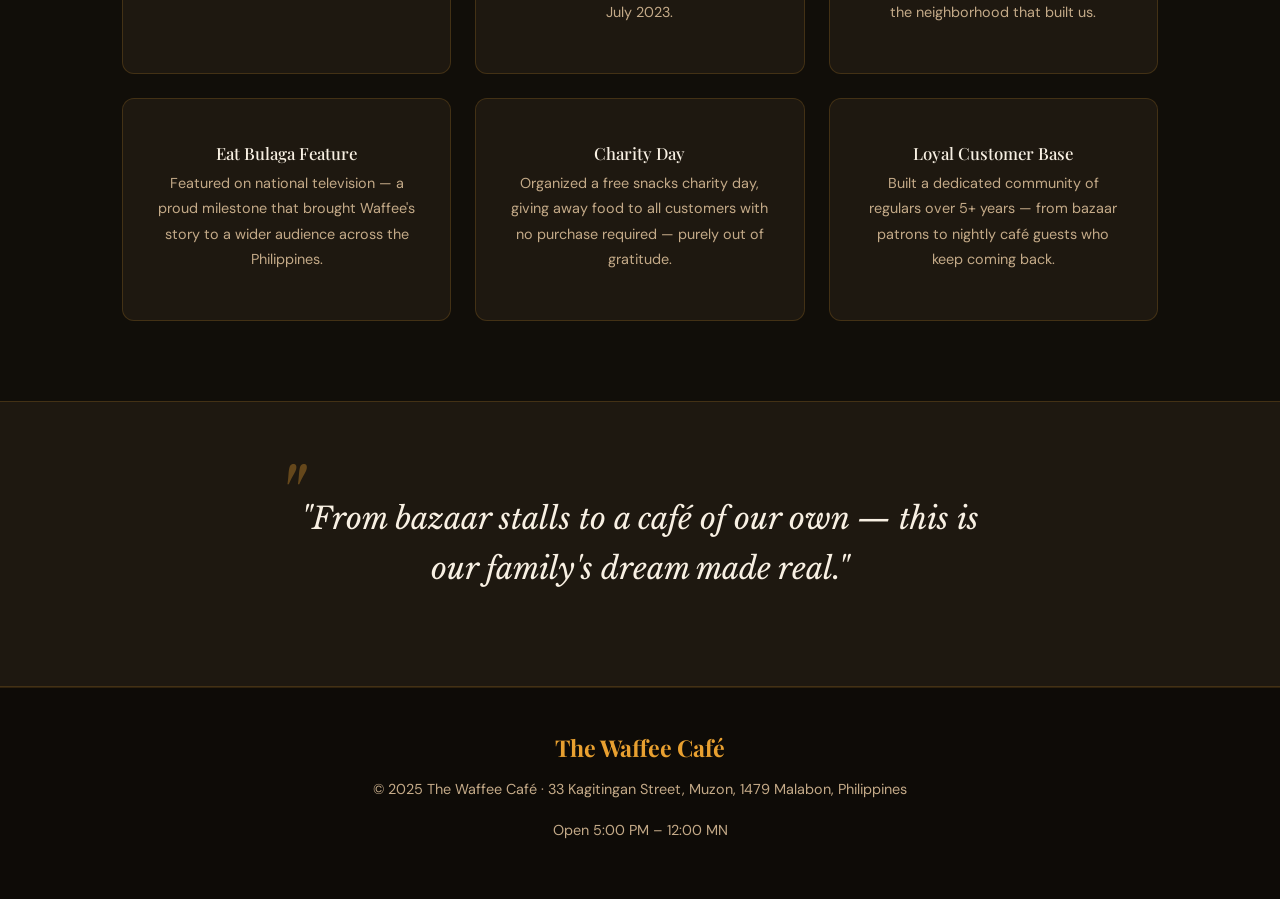
==== commit d6863b44: "Update about.html" ====
--- a/about.html
+++ b/about.html
@@ -78,12 +78,12 @@
     </div>
     <div>
       <div class="card" style="margin-bottom:1.5rem;">
-        <div class="icon-circle">👨‍👩‍👧</div>
+        <div class="icon-circle"></div>
         <h3 style="font-family:'Playfair Display',serif;font-size:1.3rem;color:var(--cream);margin-bottom:0.5rem;">Family Business</h3>
         <p style="color:var(--muted);">The café is owned by Jovee Sison and operated by Gavin Ineco, Mae Jimenez, and Calvin Ineco, who manage both the coffee bar and kitchen. Every cup and every plate is a team effort—made with pride and served with heart.</p>
       </div>
       <div class="card" style="margin-bottom:1.5rem;">
-        <div class="icon-circle">🏪</div>
+        <div class="icon-circle"></div>
         <h3 style="font-family:'Playfair Display',serif;font-size:1.3rem;color:var(--cream);margin-bottom:0.5rem;">Nature of Operations</h3>
         <p style="color:var(--muted);">The Waffee Café is a food and beverage retail business operating as a night café. We prepare and serve handcrafted coffee, waffles, pastries, fries, and rotating daily rice meals directly to walk-in customers from our Muzon, Malabon City location.</p>
       </div>
@@ -102,7 +102,7 @@
   <div class="divider"></div>
   <div class="grid-2" style="gap:2.5rem;align-items:center;">
     <div class="card" style="position:relative;overflow:hidden;">
-      <div style="font-size:4rem;margin-bottom:1rem;text-align:center;">🧇</div>
+      <div style="font-size:4rem;margin-bottom:1rem;text-align:center;"></div>
       <blockquote style="border-left:3px solid var(--amber);padding-left:1.25rem;margin:0;">
         <p style="color:var(--cream);font-family:'Playfair Display',serif;font-size:1.15rem;font-style:italic;line-height:1.7;margin-bottom:0.75rem;">
           "The waffles are their merienda, made using a family recipe passed down from their grandmother, which they later turned into a business. The batter is cooked in a waffle press until golden and crisp on the outside, while staying soft and fluffy inside. Customers can enjoy it with different toppings like syrups, ice cream, or savory add-ons, served warm right after cooking for a homemade, comforting feel."
@@ -130,17 +130,17 @@
     </h3>
     <div class="grid-3" style="gap:1.25rem;text-align:center;">
       <div class="card">
-        <div style="font-size:1.8rem;margin-bottom:0.5rem;">🥣</div>
+        <div style="font-size:1.8rem;margin-bottom:0.5rem;"></div>
         <h4 style="font-family:'Playfair Display',serif;color:var(--cream);font-size:1rem;margin-bottom:0.4rem;">The Batter</h4>
         <p style="color:var(--muted);font-size:0.88rem;line-height:1.7;">Our batter recipe has been refined since day one — simple, wholesome ingredients mixed by hand, the same way it's always been done at home.</p>
       </div>
       <div class="card">
-        <div style="font-size:1.8rem;margin-bottom:0.5rem;">🔥</div>
+        <div style="font-size:1.8rem;margin-bottom:0.5rem;"></div>
         <h4 style="font-family:'Playfair Display',serif;color:var(--cream);font-size:1rem;margin-bottom:0.4rem;">The Press</h4>
         <p style="color:var(--muted);font-size:0.88rem;line-height:1.7;">Each waffle is pressed to order — cooked until it's perfectly golden, crisp on the edges, and soft and airy at the center.</p>
       </div>
       <div class="card">
-        <div style="font-size:1.8rem;margin-bottom:0.5rem;">✨</div>
+        <div style="font-size:1.8rem;margin-bottom:0.5rem;"></div>
         <h4 style="font-family:'Playfair Display',serif;color:var(--cream);font-size:1rem;margin-bottom:0.4rem;">The Finishing Touch</h4>
         <p style="color:var(--muted);font-size:0.88rem;line-height:1.7;">Topped with a choice of spreads, drizzles, and sides — each combination shaped by years of listening to what our customers love most.</p>
       </div>
@@ -174,32 +174,32 @@
   <div class="divider"></div>
   <div class="grid-3" style="gap:1.5rem;">
     <div class="card" style="text-align:center;">
-      <div style="font-size:2.2rem;margin-bottom:0.75rem;">🏆</div>
+      <div style="font-size:2.2rem;margin-bottom:0.75rem;"></div>
       <h4 style="font-family:'Playfair Display',serif;color:var(--cream);margin-bottom:0.5rem;font-size:1.05rem;">Local Excellence Award</h4>
       <p style="color:var(--muted);font-size:0.9rem;">Recognized by the city government in 2024 for outstanding contribution to local business and community welfare.</p>
     </div>
     <div class="card" style="text-align:center;">
-      <div style="font-size:2.2rem;margin-bottom:0.75rem;">🏪</div>
+      <div style="font-size:2.2rem;margin-bottom:0.75rem;"></div>
       <h4 style="font-family:'Playfair Display',serif;color:var(--cream);margin-bottom:0.5rem;font-size:1.05rem;">First Physical Café</h4>
       <p style="color:var(--muted);font-size:0.9rem;">Successfully transitioned from a home-based pre-order business to a fully operational brick-and-mortar café in July 2023.</p>
     </div>
     <div class="card" style="text-align:center;">
-      <div style="font-size:2.2rem;margin-bottom:0.75rem;">🤝</div>
+      <div style="font-size:2.2rem;margin-bottom:0.75rem;"></div>
       <h4 style="font-family:'Playfair Display',serif;color:var(--cream);margin-bottom:0.5rem;font-size:1.05rem;">Community Partner</h4>
       <p style="color:var(--muted);font-size:0.9rem;">Active sponsor of local barangay events, school programs, and community gatherings — giving back to the neighborhood that built us.</p>
     </div>
     <div class="card" style="text-align:center;">
-      <div style="font-size:2.2rem;margin-bottom:0.75rem;">📺</div>
+      <div style="font-size:2.2rem;margin-bottom:0.75rem;"></div>
       <h4 style="font-family:'Playfair Display',serif;color:var(--cream);margin-bottom:0.5rem;font-size:1.05rem;">Eat Bulaga Feature</h4>
       <p style="color:var(--muted);font-size:0.9rem;">Featured on national television — a proud milestone that brought Waffee's story to a wider audience across the Philippines.</p>
     </div>
     <div class="card" style="text-align:center;">
-      <div style="font-size:2.2rem;margin-bottom:0.75rem;">❤️</div>
+      <div style="font-size:2.2rem;margin-bottom:0.75rem;"></div>
       <h4 style="font-family:'Playfair Display',serif;color:var(--cream);margin-bottom:0.5rem;font-size:1.05rem;">Charity Day</h4>
       <p style="color:var(--muted);font-size:0.9rem;">Organized a free snacks charity day, giving away food to all customers with no purchase required — purely out of gratitude.</p>
     </div>
     <div class="card" style="text-align:center;">
-      <div style="font-size:2.2rem;margin-bottom:0.75rem;">⭐</div>
+      <div style="font-size:2.2rem;margin-bottom:0.75rem;"></div>
       <h4 style="font-family:'Playfair Display',serif;color:var(--cream);margin-bottom:0.5rem;font-size:1.05rem;">Loyal Customer Base</h4>
       <p style="color:var(--muted);font-size:0.9rem;">Built a dedicated community of regulars over 5+ years — from bazaar patrons to nightly café guests who keep coming back.</p>
     </div>
@@ -218,4 +218,4 @@
 
 <script src="https://cdn.jsdelivr.net/npm/bootstrap@5.3.3/dist/js/bootstrap.bundle.min.js"></script>
 </body>
-</html>+</html>
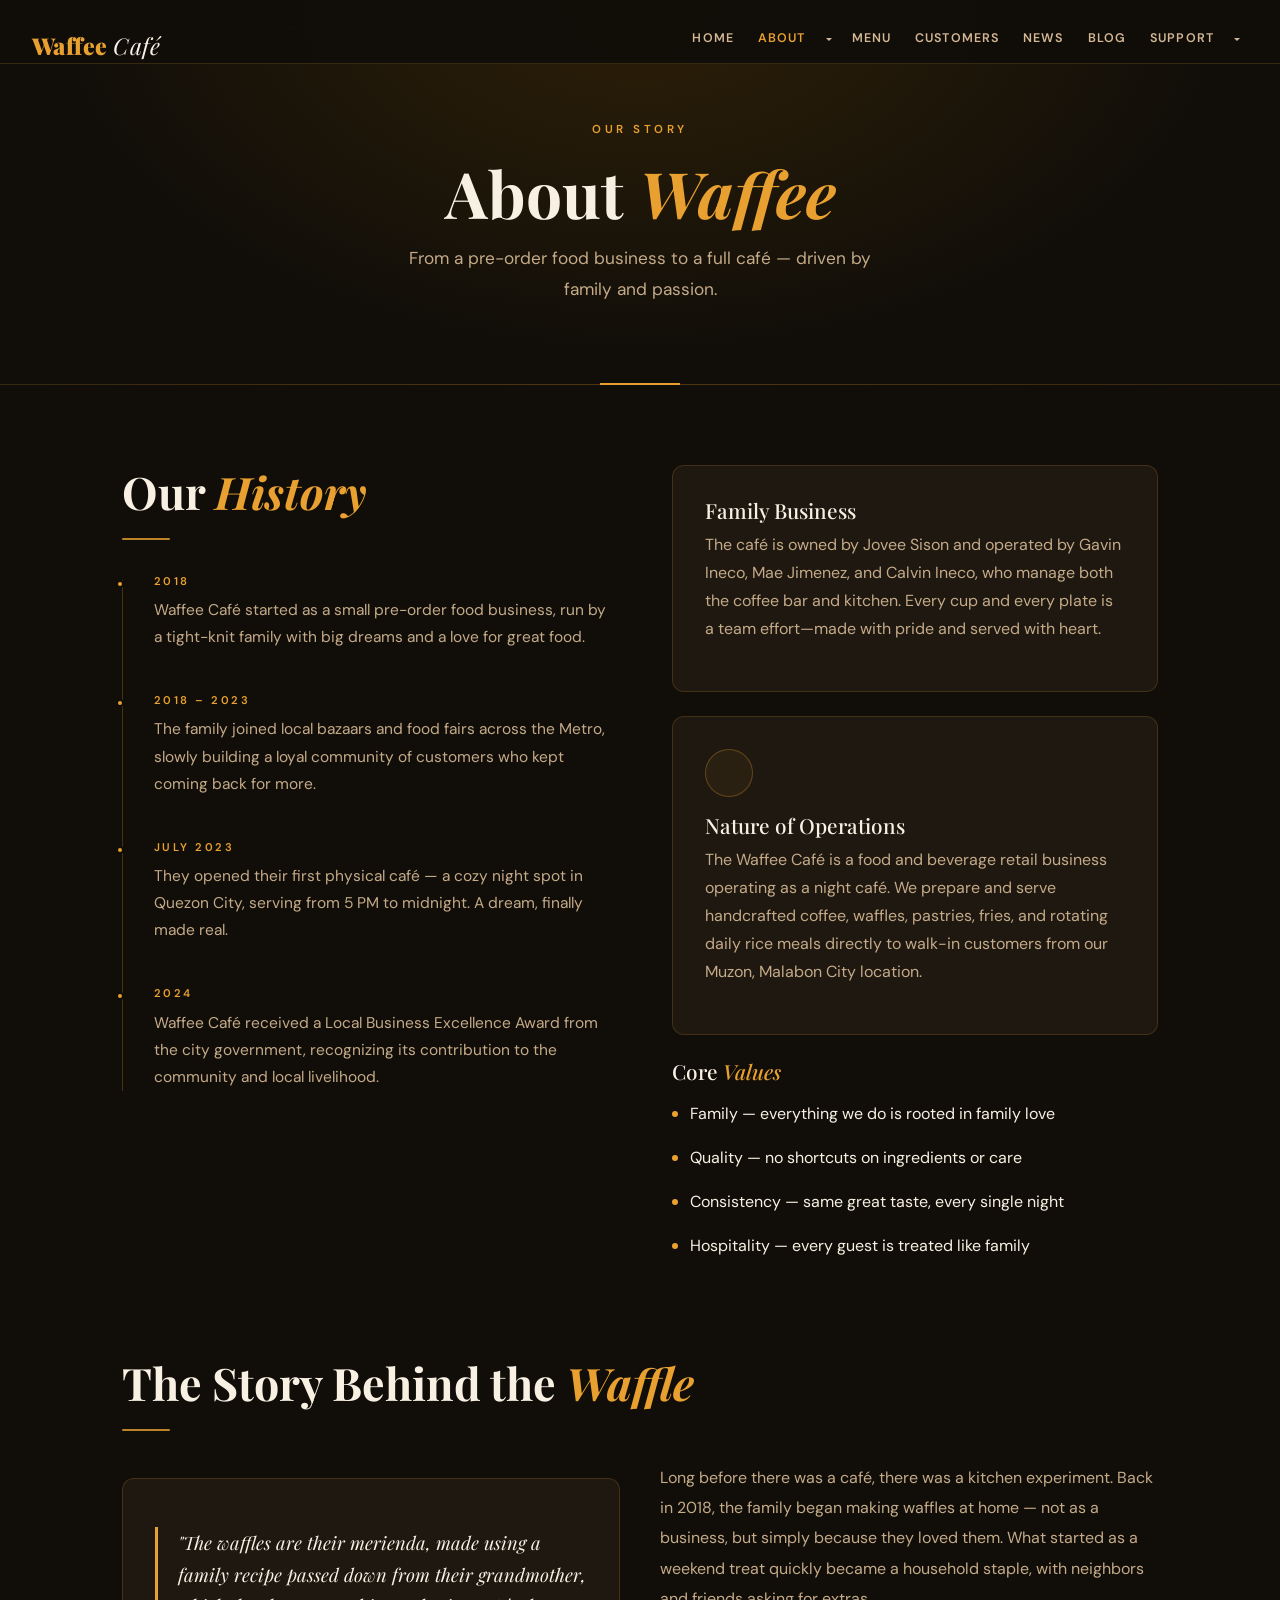
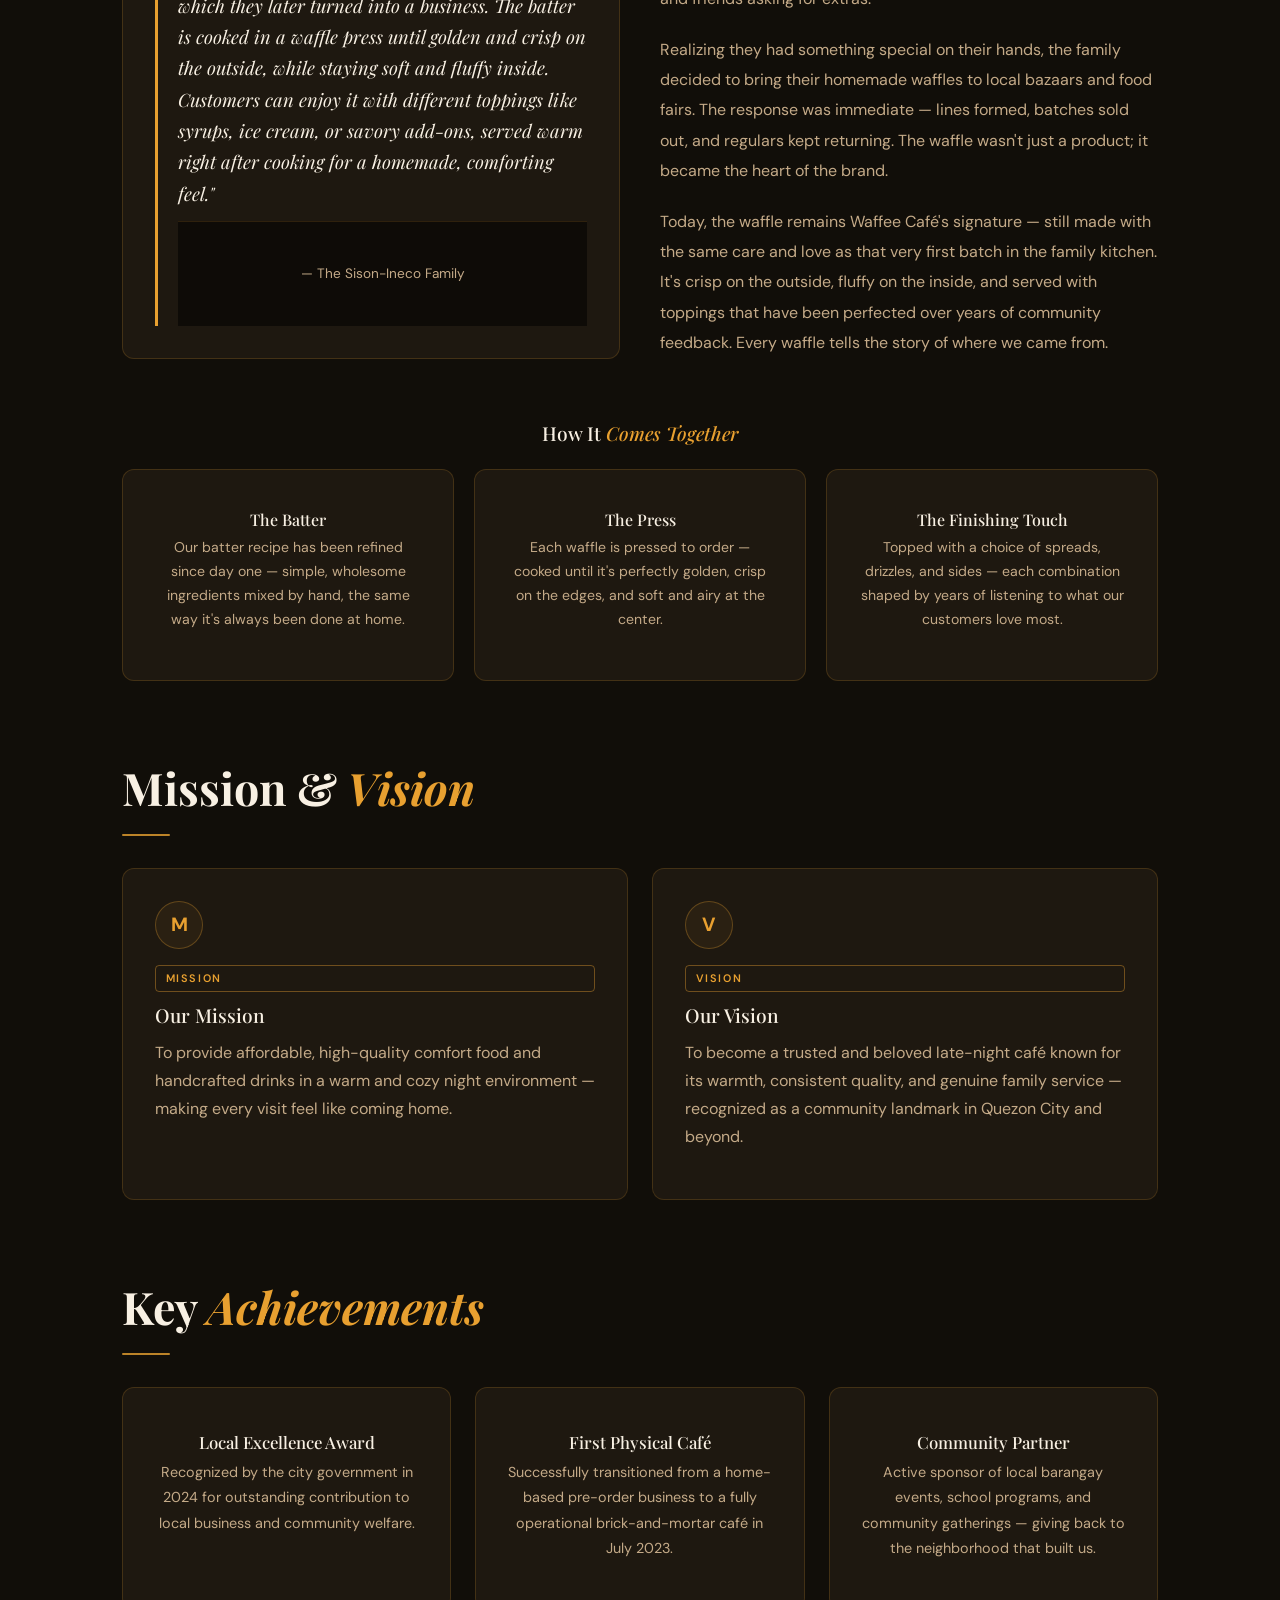
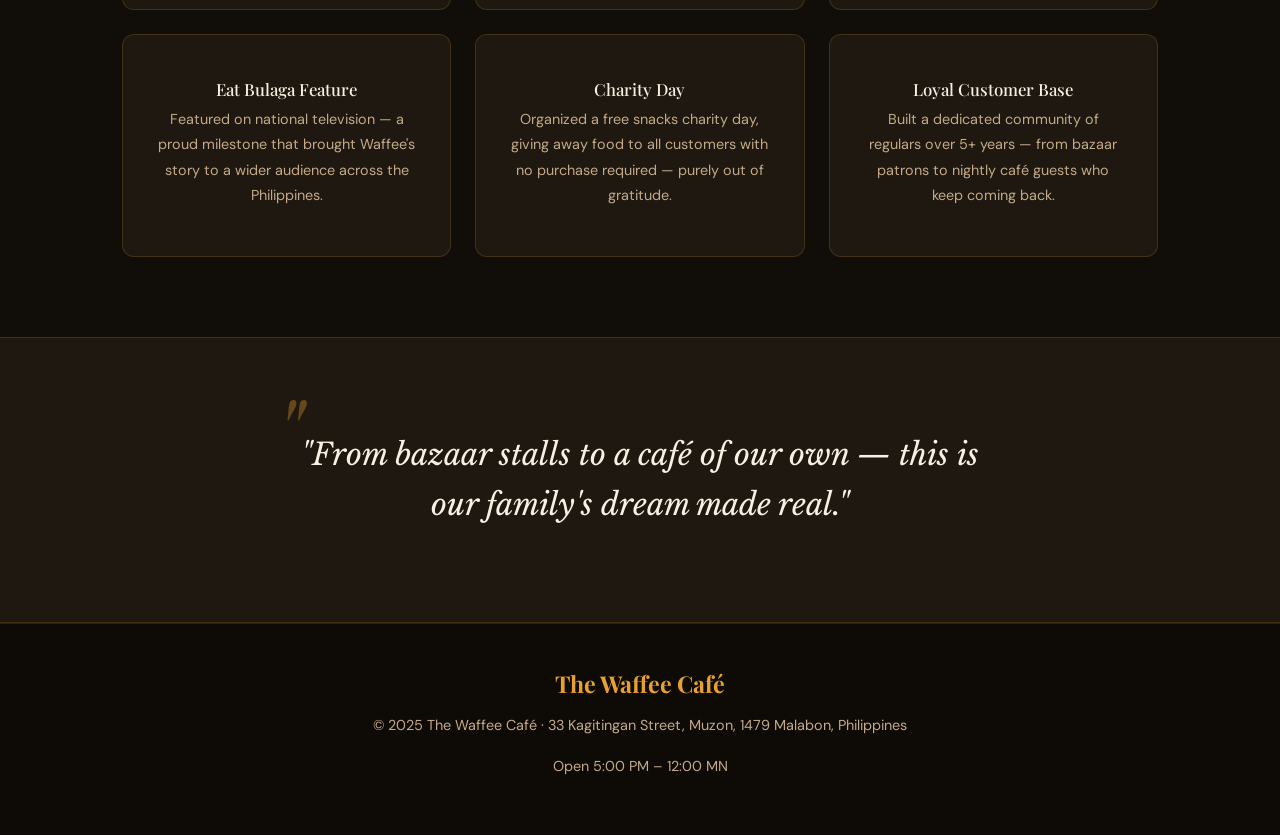
==== commit dfe4198f: "Update about.html" ====
--- a/about.html
+++ b/about.html
@@ -78,7 +78,6 @@
     </div>
     <div>
       <div class="card" style="margin-bottom:1.5rem;">
-        <div class="icon-circle"></div>
         <h3 style="font-family:'Playfair Display',serif;font-size:1.3rem;color:var(--cream);margin-bottom:0.5rem;">Family Business</h3>
         <p style="color:var(--muted);">The café is owned by Jovee Sison and operated by Gavin Ineco, Mae Jimenez, and Calvin Ineco, who manage both the coffee bar and kitchen. Every cup and every plate is a team effort—made with pride and served with heart.</p>
       </div>
